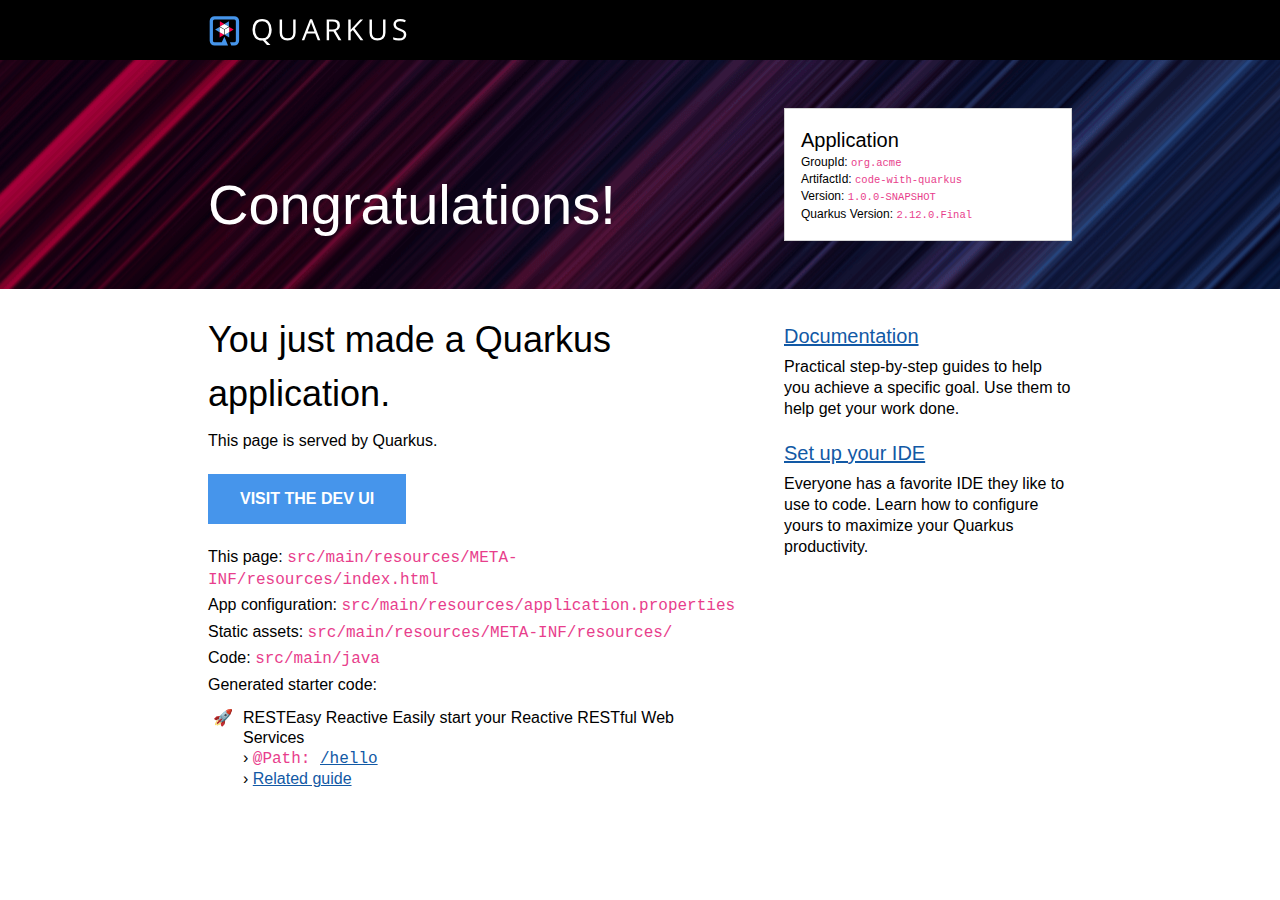
==== app/src/main/resources/META-INF/resources/index.html @ a12854d8 "Introducing Quarkus for creating the online backend." ====
<!DOCTYPE html>
<html lang="en">
    <head>
        <meta charset="UTF-8">
        <title>code-with-quarkus - 1.0.0-SNAPSHOT</title>
        <style>
            body {
                margin: 0;
                font-family: Roboto, "Helvetica Neue", Arial, sans-serif;
            }
            code {
                font-family: "Courier New", monospace;
                color: #e83e8c;
                word-break: break-word;
            }
            h1, h2, h3, h4, h5, h6 {
                margin-bottom: 0.5rem;
                font-weight: 400;
                line-height: 1.5;
            }
            h1 { font-size: 2.25rem; }
            h2 { font-size: 1.6rem }
            h3 { font-size: 1.5rem }
            h4 { font-size: 1.4rem }
            h5 { font-size: 1.25rem }
            h6 { font-size: 1rem }
            p {
                padding: .15rem 0;
                margin: 0;
                line-height: 1.3rem;
            }
            a {
                text-decoration: underline;
                color: #1259A5;
            }
            a:hover, a:active { color: #c00; }
            .grid {
                display: grid;
                grid-template-columns: repeat(12, 1fr);
                clear: both;
            }
            .header-wrapper {
                padding: 0 13rem;
                background: black;
            }
            .banner-wrapper {
                padding: 0 13rem;
                background: url([data-uri]) repeat-x, #0D1C2C;
            }
            .content-wrapper {
                padding: 0 13rem;
                background: white;
            }
            .header {
                background-position: 0 1rem;
                min-height: 60px;
                grid-column: span 12;
            }
            #quarkus-logo-svg {
                width: 200px;
                height: 30px;
                padding-top: 1rem;
            }
            .banner {
                grid-column: span 12;
                padding: 2rem 0;
            }
            .callout {
                color: white;
                font-size: 3.5rem;
                margin: 0;
                padding-top: 5rem;
                grid-column: span 8;
            }
            .app-details {
                margin: 1rem 0;
                border: 1px solid lightgrey;
                padding: 1rem;
                background: white;
                font-size: .75rem;
                font-weight: 300;
                grid-column: span 4;
            }
            .app-details code { font-size: 87.5%; }
            .app-details ul {
                list-style-type: none;
                padding: 0;
                margin: 0;
            }
            .app-details ul li { margin-bottom: 0.2rem; }
            .app-details h5 {
                margin: 0;
                padding: 0;
            }
            .left-column {
                grid-column: span 8;
                padding-right: 3rem;
            }
            .left-column p {
                padding: .15rem 0;
                margin: 0;
                font-weight: 300;
            }
            .left-column ul {
                margin: 0;
                padding: 10px 0 0 25px;
                list-style-type: "\1F680";
                font-weight: 300;
            }
            .left-column li { padding-left: 10px; }
            .left-column .cta-button {
                margin: 20px 0;
                display: inline-block;
                padding: 1rem 2rem;
                background-color: #4695EB;
                font-weight: 600;
                color: white;
                text-decoration: none;
                text-transform: uppercase;
            }
            .right-column {
                grid-column: span 4;
                margin-top: 1rem;
                font-weight: 200;
            }
            .right-column h5 {
                padding: 1rem 0 .25rem 0;
                margin: 0;
                font-weight: 300;
            }
            .right-column h3 { font-weight: 400;}
            .right-column ul {
                margin: 0;
                list-style-type: circle;
            }
            .right-column li {
                padding: .5rem 0 0 0;
            }
            .provided-code {
                line-height: 20px;
            }
            .provided-code b {
                font-weight: 400;
                margin-bottom: 15px;
            }
            @media screen and (max-width: 1023px) {
                .header-wrapper {
                    padding: 0 1rem;
                    background: black;
                }
                .banner-wrapper { padding: 0 1rem; }
                .content-wrapper {
                    padding: 0 1rem;
                    background: white;
                }
                .left-column {
                    grid-column: span 12;
                }
                .right-column {
                    grid-column: span 12;
                    margin: 3rem 0;
                }
                .callout {
                    color: white;
                    font-size: 3.5rem;
                    margin: 0;
                    padding: 1rem 0;
                    grid-column: span 12;
                }
                .app-details {
                    margin: 1rem 0;
                    border: 1px solid lightgrey;
                    padding: 1rem;
                    background: white;
                    font-size: 1rem;
                    font-weight: 300;
                    grid-column: span 12;
                }
            }
        </style>
    </head>
    <body>
        <div class="header-wrapper">
            <div class="grid">
                <div class="header">
                    <svg id="quarkus-logo-svg" data-name="Quarkus Logo" xmlns="http://www.w3.org/2000/svg" viewBox="0 0 1280 195">
                        <defs>
                            <style>.cls-1 {
                                fill: #fff;
                            }

                            .cls-2 {
                                fill: #4695eb;
                            }

                            .cls-3 {
                                fill: #ff004a;
                            }</style>
                        </defs>
                        <title>quarkus_logo_horizontal_rgb_1280px_reverse</title>
                        <path class="cls-1"
                              d="M404,89.39q0,25.9-10.49,43.07a52.31,52.31,0,0,1-29.61,23.24l32.3,33.39H373.29l-26.45-30.44-5.11.19q-30,0-46.27-18.22T279.17,89.2q0-32.93,16.34-51.05T341.92,20q29.24,0,45.66,18.45T404,89.39Zm-108.14,0q0,27.39,11.74,41.55t34.11,14.15q22.56,0,34.07-14.11t11.51-41.59q0-27.21-11.47-41.27T341.92,34.05q-22.56,0-34.3,14.16T295.88,89.39Z"/>
                        <path class="cls-1"
                              d="M559.56,22.15V109.4q0,23.05-14,36.25T507,158.84q-24.51,0-37.92-13.29T455.7,109V22.15h15.78v88q0,16.88,9.28,25.91t27.29,9q17.16,0,26.45-9.08T543.78,110V22.15Z"/>
                        <path class="cls-1"
                              d="M703.6,157,686.7,114.1H632.31L615.6,157h-16L653.29,21.6h13.27L719.93,157Zm-21.82-57L666,58.21q-3.07-7.92-6.32-19.46a172.55,172.55,0,0,1-5.85,19.46l-16,41.78Z"/>
                        <path class="cls-1"
                              d="M777.19,100.92V157H761.4V22.15h37.23q25,0,36.89,9.5t11.93,28.59q0,26.74-27.29,36.16L857,157H838.35l-32.86-56.07Zm0-13.47h21.62q16.71,0,24.51-6.6t7.79-19.78q0-13.37-7.93-19.27T797.7,35.89H777.19Z"/>
                        <path class="cls-1"
                              d="M999.75,157H981.18L931.71,91.6l-14.2,12.54V157H901.73V22.15h15.78V89l61.54-66.87h18.66L943.13,80.72Z"/>
                        <path class="cls-1"
                              d="M1143.69,22.15V109.4q0,23.05-14,36.25t-38.52,13.19q-24.5,0-37.92-13.29T1039.82,109V22.15h15.78v88q0,16.88,9.28,25.91t27.29,9q17.17,0,26.46-9.08t9.28-26.06V22.15Z"/>
                        <path class="cls-1"
                              d="M1279,121.11q0,17.8-13,27.76t-35.28,10q-24.13,0-37.13-6.18V137.53a97.82,97.82,0,0,0,18.2,5.53,95.67,95.67,0,0,0,19.49,2q15.78,0,23.76-6t8-16.55q0-7-2.83-11.48t-9.46-8.26q-6.65-3.78-20.19-8.58-18.94-6.72-27.06-16t-8.12-24.07q0-15.58,11.79-24.81t31.18-9.22a92.55,92.55,0,0,1,37.22,7.37l-4.91,13.65q-16.82-7-32.68-7-12.53,0-19.58,5.35t-7.06,14.85q0,7,2.6,11.48t8.77,8.21q6.18,3.73,18.89,8.26,21.36,7.56,29.38,16.23T1279,121.11Z"/>
                        <polygon class="cls-2" points="126.05 34.6 96.61 51.59 126.05 68.59 126.05 34.6"/>
                        <polygon class="cls-3" points="67.17 34.6 67.17 68.59 96.61 51.59 67.17 34.6"/>
                        <polygon class="cls-1" points="126.05 68.59 96.61 51.59 67.17 68.59 96.61 85.59 126.05 68.59"/>
                        <polygon class="cls-2" points="36.13 88.36 65.57 105.36 65.57 71.37 36.13 88.36"/>
                        <polygon class="cls-3" points="65.57 139.35 95.01 122.36 65.57 105.36 65.57 139.35"/>
                        <polygon class="cls-1" points="65.57 71.37 65.57 105.36 95.01 122.36 95.01 88.36 65.57 71.37"/>
                        <polygon class="cls-2" points="127.65 139.35 127.65 105.36 98.21 122.36 127.65 139.35"/>
                        <polygon class="cls-3" points="157.09 88.36 127.65 71.37 127.65 105.36 157.09 88.36"/>
                        <polygon class="cls-1" points="98.21 122.36 127.65 105.36 127.65 71.37 98.21 88.36 98.21 122.36"/>
                        <path class="cls-2"
                              d="M160.5,1H32.72A31.81,31.81,0,0,0,1,32.72V160.5a31.81,31.81,0,0,0,31.72,31.72h87.51L96.61,134.85,79.48,171.07H32.72A10.71,10.71,0,0,1,22.15,160.5V32.72A10.71,10.71,0,0,1,32.72,22.15H160.5a10.71,10.71,0,0,1,10.57,10.57V160.5a10.71,10.71,0,0,1-10.57,10.57H132.77l8.71,21.15h19a31.81,31.81,0,0,0,31.72-31.72V32.72A31.81,31.81,0,0,0,160.5,1Z"/>
                    </svg>
                </div>
            </div>
        </div>
        <div class="banner-wrapper">
            <div class="grid">
                <div class="banner">
                    <div class="grid">
                        <div class="callout">Congratulations!</div>
                        <div class="app-details">
                            <h5>Application</h5>
                            <ul>
                                <li>GroupId: <code>org.acme</code></li>
                                <li>ArtifactId: <code>code-with-quarkus</code></li>
                                <li>Version: <code>1.0.0-SNAPSHOT</code></li>
                                <li>Quarkus Version: <code>2.12.0.Final</code></li>
                            </ul>
                        </div>
                    </div>
                </div>
            </div>
        </div>
        <div class="content-wrapper">
            <div class="grid">
                <div class="left-column">
                    <h1>You just made a Quarkus application.</h1>
                    <p>This page is served by Quarkus.</p>
                    <a href="/q/dev/" class="cta-button">Visit the Dev UI</a>
                    <p>This page: <code>src/main/resources/META-INF/resources/index.html</code></p>
                    <p>App configuration: <code>src/main/resources/application.properties</code></p>
                    <p>Static assets: <code>src/main/resources/META-INF/resources/</code></p>
                    <p>Code: <code>src/main/java</code></p>
                    <p>Generated starter code:</p>
                    <ul class="provided-code">
                                <li class="provided-code">
            <b>RESTEasy Reactive</b>&nbsp;Easily start your Reactive RESTful Web Services
            <br />&rsaquo; <code>@Path: <a href="/hello" class="path-link" target="_blank">/hello</a></code>
            <br />&rsaquo; <a href="https://quarkus.io/guides/getting-started-reactive#reactive-jax-rs-resources" class="guide-link" target="_blank">Related guide</a>
        </li>

                    </ul>
                </div>
                <div class="right-column">
                    <h5><a href="https://quarkus.io/guides/">Documentation</a></h5>
                    <p>Practical step-by-step guides to help you achieve a specific goal. Use them to help get your work
                        done.</p>
                    <h5><a href="https://quarkus.io/guides/maven-tooling">Set up your IDE</a></h5>
                    <p>Everyone has a favorite IDE they like to use to code. Learn how to configure yours to maximize your
                        Quarkus productivity.</p>
                </div>
            </div>
        </div>
    </body>
</html>
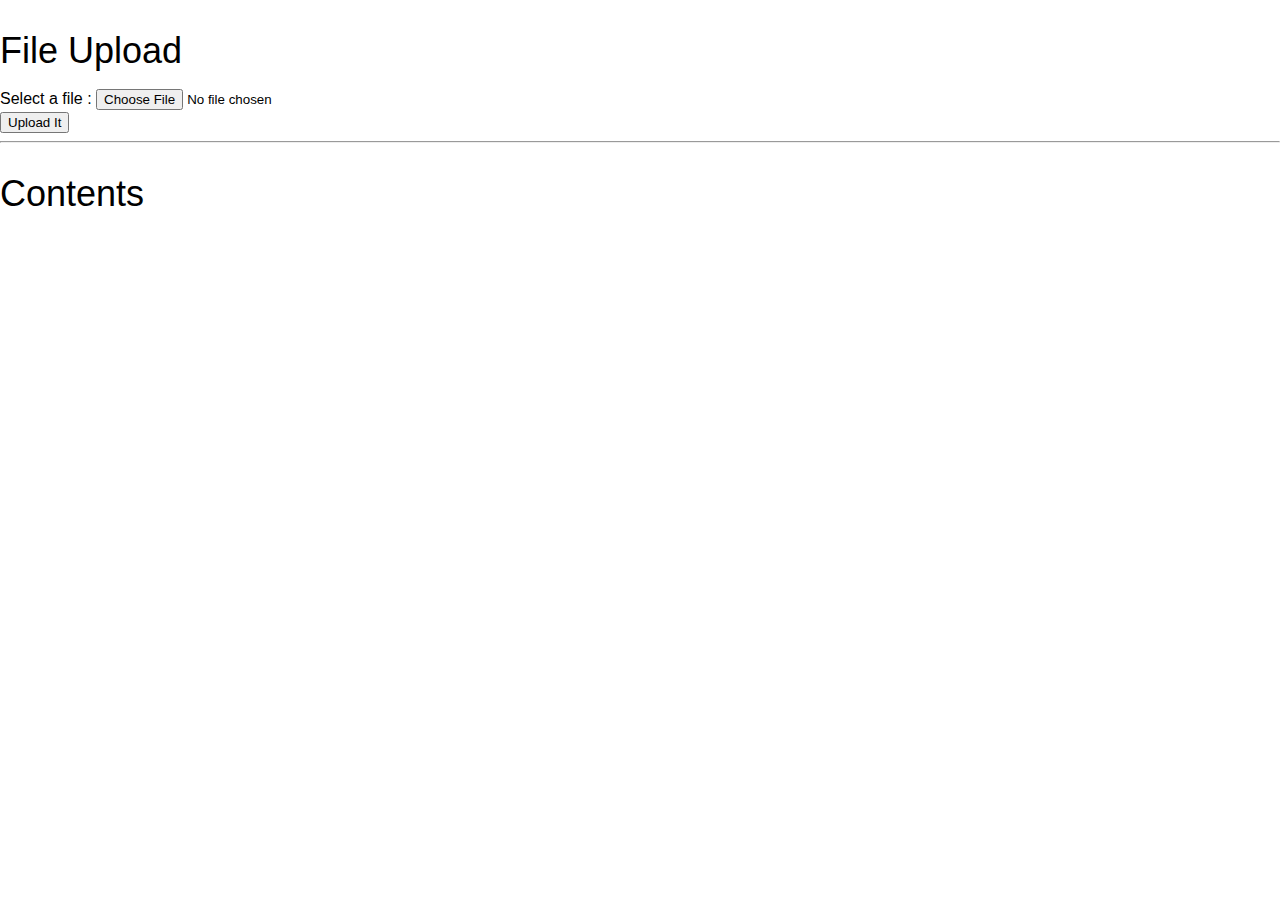
==== commit 7220b122: "First working quarkus file upload." ====
--- a/app/src/main/resources/META-INF/resources/index.html
+++ b/app/src/main/resources/META-INF/resources/index.html
@@ -180,100 +180,17 @@
         </style>
     </head>
     <body>
-        <div class="header-wrapper">
-            <div class="grid">
-                <div class="header">
-                    <svg id="quarkus-logo-svg" data-name="Quarkus Logo" xmlns="http://www.w3.org/2000/svg" viewBox="0 0 1280 195">
-                        <defs>
-                            <style>.cls-1 {
-                                fill: #fff;
-                            }
+        <h1>File Upload</h1>
 
-                            .cls-2 {
-                                fill: #4695eb;
-                            }
+        <form action="/handler/upload" method="post" enctype="multipart/form-data">
 
-                            .cls-3 {
-                                fill: #ff004a;
-                            }</style>
-                        </defs>
-                        <title>quarkus_logo_horizontal_rgb_1280px_reverse</title>
-                        <path class="cls-1"
-                              d="M404,89.39q0,25.9-10.49,43.07a52.31,52.31,0,0,1-29.61,23.24l32.3,33.39H373.29l-26.45-30.44-5.11.19q-30,0-46.27-18.22T279.17,89.2q0-32.93,16.34-51.05T341.92,20q29.24,0,45.66,18.45T404,89.39Zm-108.14,0q0,27.39,11.74,41.55t34.11,14.15q22.56,0,34.07-14.11t11.51-41.59q0-27.21-11.47-41.27T341.92,34.05q-22.56,0-34.3,14.16T295.88,89.39Z"/>
-                        <path class="cls-1"
-                              d="M559.56,22.15V109.4q0,23.05-14,36.25T507,158.84q-24.51,0-37.92-13.29T455.7,109V22.15h15.78v88q0,16.88,9.28,25.91t27.29,9q17.16,0,26.45-9.08T543.78,110V22.15Z"/>
-                        <path class="cls-1"
-                              d="M703.6,157,686.7,114.1H632.31L615.6,157h-16L653.29,21.6h13.27L719.93,157Zm-21.82-57L666,58.21q-3.07-7.92-6.32-19.46a172.55,172.55,0,0,1-5.85,19.46l-16,41.78Z"/>
-                        <path class="cls-1"
-                              d="M777.19,100.92V157H761.4V22.15h37.23q25,0,36.89,9.5t11.93,28.59q0,26.74-27.29,36.16L857,157H838.35l-32.86-56.07Zm0-13.47h21.62q16.71,0,24.51-6.6t7.79-19.78q0-13.37-7.93-19.27T797.7,35.89H777.19Z"/>
-                        <path class="cls-1"
-                              d="M999.75,157H981.18L931.71,91.6l-14.2,12.54V157H901.73V22.15h15.78V89l61.54-66.87h18.66L943.13,80.72Z"/>
-                        <path class="cls-1"
-                              d="M1143.69,22.15V109.4q0,23.05-14,36.25t-38.52,13.19q-24.5,0-37.92-13.29T1039.82,109V22.15h15.78v88q0,16.88,9.28,25.91t27.29,9q17.17,0,26.46-9.08t9.28-26.06V22.15Z"/>
-                        <path class="cls-1"
-                              d="M1279,121.11q0,17.8-13,27.76t-35.28,10q-24.13,0-37.13-6.18V137.53a97.82,97.82,0,0,0,18.2,5.53,95.67,95.67,0,0,0,19.49,2q15.78,0,23.76-6t8-16.55q0-7-2.83-11.48t-9.46-8.26q-6.65-3.78-20.19-8.58-18.94-6.72-27.06-16t-8.12-24.07q0-15.58,11.79-24.81t31.18-9.22a92.55,92.55,0,0,1,37.22,7.37l-4.91,13.65q-16.82-7-32.68-7-12.53,0-19.58,5.35t-7.06,14.85q0,7,2.6,11.48t8.77,8.21q6.18,3.73,18.89,8.26,21.36,7.56,29.38,16.23T1279,121.11Z"/>
-                        <polygon class="cls-2" points="126.05 34.6 96.61 51.59 126.05 68.59 126.05 34.6"/>
-                        <polygon class="cls-3" points="67.17 34.6 67.17 68.59 96.61 51.59 67.17 34.6"/>
-                        <polygon class="cls-1" points="126.05 68.59 96.61 51.59 67.17 68.59 96.61 85.59 126.05 68.59"/>
-                        <polygon class="cls-2" points="36.13 88.36 65.57 105.36 65.57 71.37 36.13 88.36"/>
-                        <polygon class="cls-3" points="65.57 139.35 95.01 122.36 65.57 105.36 65.57 139.35"/>
-                        <polygon class="cls-1" points="65.57 71.37 65.57 105.36 95.01 122.36 95.01 88.36 65.57 71.37"/>
-                        <polygon class="cls-2" points="127.65 139.35 127.65 105.36 98.21 122.36 127.65 139.35"/>
-                        <polygon class="cls-3" points="157.09 88.36 127.65 71.37 127.65 105.36 157.09 88.36"/>
-                        <polygon class="cls-1" points="98.21 122.36 127.65 105.36 127.65 71.37 98.21 88.36 98.21 122.36"/>
-                        <path class="cls-2"
-                              d="M160.5,1H32.72A31.81,31.81,0,0,0,1,32.72V160.5a31.81,31.81,0,0,0,31.72,31.72h87.51L96.61,134.85,79.48,171.07H32.72A10.71,10.71,0,0,1,22.15,160.5V32.72A10.71,10.71,0,0,1,32.72,22.15H160.5a10.71,10.71,0,0,1,10.57,10.57V160.5a10.71,10.71,0,0,1-10.57,10.57H132.77l8.71,21.15h19a31.81,31.81,0,0,0,31.72-31.72V32.72A31.81,31.81,0,0,0,160.5,1Z"/>
-                    </svg>
-                </div>
-            </div>
-        </div>
-        <div class="banner-wrapper">
-            <div class="grid">
-                <div class="banner">
-                    <div class="grid">
-                        <div class="callout">Congratulations!</div>
-                        <div class="app-details">
-                            <h5>Application</h5>
-                            <ul>
-                                <li>GroupId: <code>org.acme</code></li>
-                                <li>ArtifactId: <code>code-with-quarkus</code></li>
-                                <li>Version: <code>1.0.0-SNAPSHOT</code></li>
-                                <li>Quarkus Version: <code>2.12.0.Final</code></li>
-                            </ul>
-                        </div>
-                    </div>
-                </div>
-            </div>
-        </div>
-        <div class="content-wrapper">
-            <div class="grid">
-                <div class="left-column">
-                    <h1>You just made a Quarkus application.</h1>
-                    <p>This page is served by Quarkus.</p>
-                    <a href="/q/dev/" class="cta-button">Visit the Dev UI</a>
-                    <p>This page: <code>src/main/resources/META-INF/resources/index.html</code></p>
-                    <p>App configuration: <code>src/main/resources/application.properties</code></p>
-                    <p>Static assets: <code>src/main/resources/META-INF/resources/</code></p>
-                    <p>Code: <code>src/main/java</code></p>
-                    <p>Generated starter code:</p>
-                    <ul class="provided-code">
-                                <li class="provided-code">
-            <b>RESTEasy Reactive</b>&nbsp;Easily start your Reactive RESTful Web Services
-            <br />&rsaquo; <code>@Path: <a href="/hello" class="path-link" target="_blank">/hello</a></code>
-            <br />&rsaquo; <a href="https://quarkus.io/guides/getting-started-reactive#reactive-jax-rs-resources" class="guide-link" target="_blank">Related guide</a>
-        </li>
+            <p>
+                Select a file : <input type="file" name="uploadedFile" size="50" />
+            </p>
 
-                    </ul>
-                </div>
-                <div class="right-column">
-                    <h5><a href="https://quarkus.io/guides/">Documentation</a></h5>
-                    <p>Practical step-by-step guides to help you achieve a specific goal. Use them to help get your work
-                        done.</p>
-                    <h5><a href="https://quarkus.io/guides/maven-tooling">Set up your IDE</a></h5>
-                    <p>Everyone has a favorite IDE they like to use to code. Learn how to configure yours to maximize your
-                        Quarkus productivity.</p>
-                </div>
-            </div>
-        </div>
+            <input type="submit" value="Upload It" />
+        </form>
+        <hr></hr>
+        <h1>Contents</h1>
     </body>
 </html>
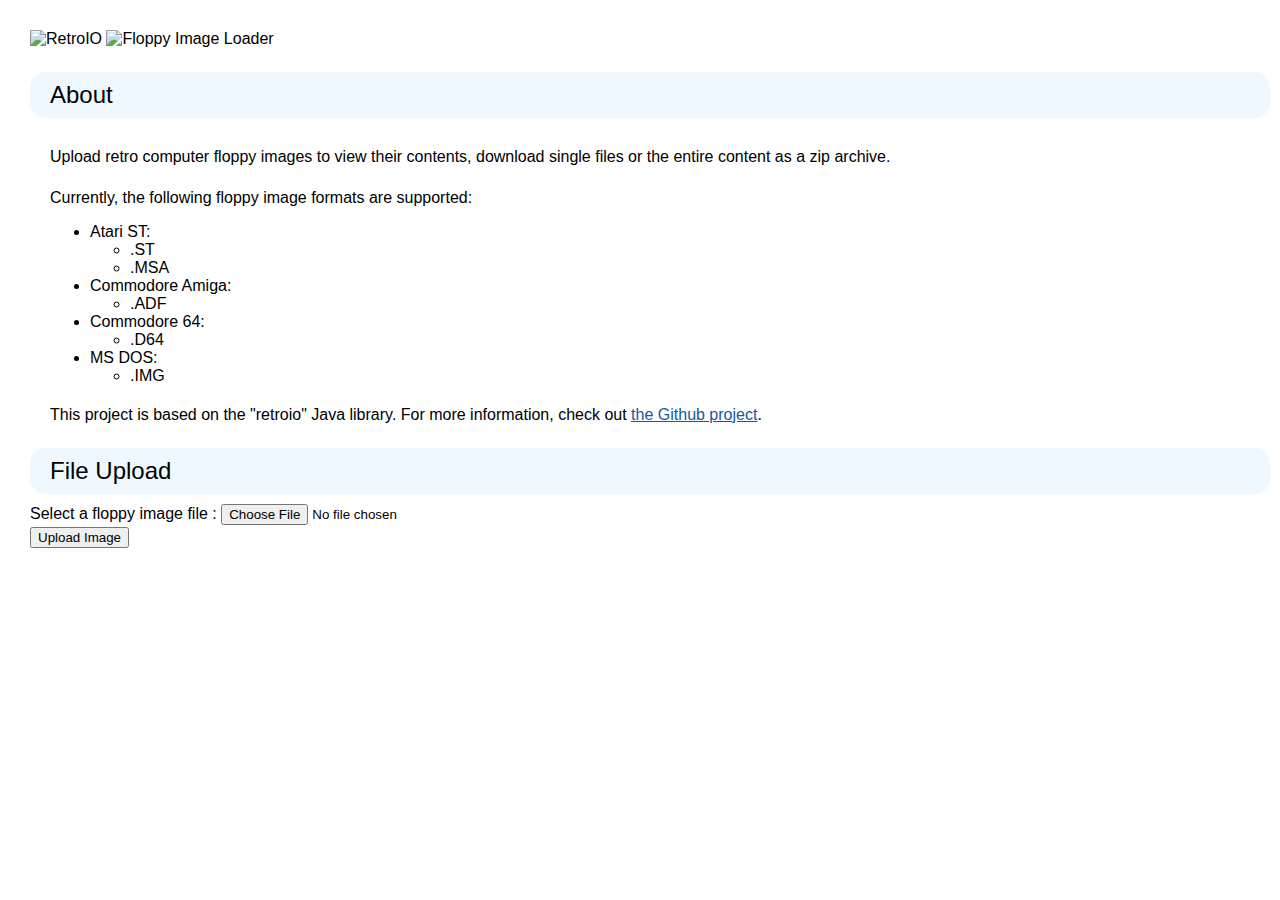
==== commit 2655d6c7: "Working on nicer UI." ====
--- a/app/src/main/resources/META-INF/resources/index.html
+++ b/app/src/main/resources/META-INF/resources/index.html
@@ -1,196 +1,58 @@
 <!DOCTYPE html>
 <html lang="en">
-    <head>
-        <meta charset="UTF-8">
-        <title>code-with-quarkus - 1.0.0-SNAPSHOT</title>
-        <style>
-            body {
-                margin: 0;
-                font-family: Roboto, "Helvetica Neue", Arial, sans-serif;
-            }
-            code {
-                font-family: "Courier New", monospace;
-                color: #e83e8c;
-                word-break: break-word;
-            }
-            h1, h2, h3, h4, h5, h6 {
-                margin-bottom: 0.5rem;
-                font-weight: 400;
-                line-height: 1.5;
-            }
-            h1 { font-size: 2.25rem; }
-            h2 { font-size: 1.6rem }
-            h3 { font-size: 1.5rem }
-            h4 { font-size: 1.4rem }
-            h5 { font-size: 1.25rem }
-            h6 { font-size: 1rem }
-            p {
-                padding: .15rem 0;
-                margin: 0;
-                line-height: 1.3rem;
-            }
-            a {
-                text-decoration: underline;
-                color: #1259A5;
-            }
-            a:hover, a:active { color: #c00; }
-            .grid {
-                display: grid;
-                grid-template-columns: repeat(12, 1fr);
-                clear: both;
-            }
-            .header-wrapper {
-                padding: 0 13rem;
-                background: black;
-            }
-            .banner-wrapper {
-                padding: 0 13rem;
-                background: url([data-uri]) repeat-x, #0D1C2C;
-            }
-            .content-wrapper {
-                padding: 0 13rem;
-                background: white;
-            }
-            .header {
-                background-position: 0 1rem;
-                min-height: 60px;
-                grid-column: span 12;
-            }
-            #quarkus-logo-svg {
-                width: 200px;
-                height: 30px;
-                padding-top: 1rem;
-            }
-            .banner {
-                grid-column: span 12;
-                padding: 2rem 0;
-            }
-            .callout {
-                color: white;
-                font-size: 3.5rem;
-                margin: 0;
-                padding-top: 5rem;
-                grid-column: span 8;
-            }
-            .app-details {
-                margin: 1rem 0;
-                border: 1px solid lightgrey;
-                padding: 1rem;
-                background: white;
-                font-size: .75rem;
-                font-weight: 300;
-                grid-column: span 4;
-            }
-            .app-details code { font-size: 87.5%; }
-            .app-details ul {
-                list-style-type: none;
-                padding: 0;
-                margin: 0;
-            }
-            .app-details ul li { margin-bottom: 0.2rem; }
-            .app-details h5 {
-                margin: 0;
-                padding: 0;
-            }
-            .left-column {
-                grid-column: span 8;
-                padding-right: 3rem;
-            }
-            .left-column p {
-                padding: .15rem 0;
-                margin: 0;
-                font-weight: 300;
-            }
-            .left-column ul {
-                margin: 0;
-                padding: 10px 0 0 25px;
-                list-style-type: "\1F680";
-                font-weight: 300;
-            }
-            .left-column li { padding-left: 10px; }
-            .left-column .cta-button {
-                margin: 20px 0;
-                display: inline-block;
-                padding: 1rem 2rem;
-                background-color: #4695EB;
-                font-weight: 600;
-                color: white;
-                text-decoration: none;
-                text-transform: uppercase;
-            }
-            .right-column {
-                grid-column: span 4;
-                margin-top: 1rem;
-                font-weight: 200;
-            }
-            .right-column h5 {
-                padding: 1rem 0 .25rem 0;
-                margin: 0;
-                font-weight: 300;
-            }
-            .right-column h3 { font-weight: 400;}
-            .right-column ul {
-                margin: 0;
-                list-style-type: circle;
-            }
-            .right-column li {
-                padding: .5rem 0 0 0;
-            }
-            .provided-code {
-                line-height: 20px;
-            }
-            .provided-code b {
-                font-weight: 400;
-                margin-bottom: 15px;
-            }
-            @media screen and (max-width: 1023px) {
-                .header-wrapper {
-                    padding: 0 1rem;
-                    background: black;
-                }
-                .banner-wrapper { padding: 0 1rem; }
-                .content-wrapper {
-                    padding: 0 1rem;
-                    background: white;
-                }
-                .left-column {
-                    grid-column: span 12;
-                }
-                .right-column {
-                    grid-column: span 12;
-                    margin: 3rem 0;
-                }
-                .callout {
-                    color: white;
-                    font-size: 3.5rem;
-                    margin: 0;
-                    padding: 1rem 0;
-                    grid-column: span 12;
-                }
-                .app-details {
-                    margin: 1rem 0;
-                    border: 1px solid lightgrey;
-                    padding: 1rem;
-                    background: white;
-                    font-size: 1rem;
-                    font-weight: 300;
-                    grid-column: span 12;
-                }
-            }
-        </style>
-    </head>
-    <body>
-        <h1>File Upload</h1>
+<head>
+    <meta charset="UTF-8">
+    <title>RetroIO Floppy Image Loader</title>
+    <link rel="stylesheet" href="retroio.css">
+</head>
+<body>
+<div style="margin: 30px;">
 
-        <form action="/handler/upload" method="post" enctype="multipart/form-data">
+    <img src="/images/retroio-logo-main.png" alt="RetroIO" />
+    <img src="/images/floppy-image-loader-logo.png" alt="Floppy Image Loader" />
 
-            <p>
-                Select a file : <input type="file" name="uploadedFile" size="50" />
-            </p>
 
-            <input type="submit" value="Upload It" />
-        </form>
-        <hr></hr>
-        <h1>Contents</h1>
-    </body>
+    <h3>About</h3>
+
+    <div style="margin-left: 20px; margin-top: 30px;">
+        Upload retro computer floppy images to view their contents,
+        download single files or the entire content as a zip archive.
+        <p></p><br>
+        Currently, the following floppy image formats are supported:
+        <ul>
+            <li>Atari ST:</li>
+            <ul>
+                <li>.ST</li>
+                <li>.MSA</li>
+            </ul>
+            <li>Commodore Amiga:</li>
+            <ul>
+                <li>.ADF</li>
+            </ul>
+            <li>Commodore 64:</li>
+            <ul>
+                <li>.D64</li>
+            </ul>
+            <li>MS DOS:</li>
+            <ul>
+                <li>.IMG</li>
+            </ul>
+        </ul>
+        <p></p>
+        This project is based on the "retroio" Java library. For more information, check out <a target="_blank" href="https://github.com/marcelschoen/retro-io">the Github project</a>.
+
+    </div>
+
+    <h3>File Upload</h3>
+
+    <form action="/handler/upload" enctype="multipart/form-data" method="post">
+
+        <p>
+            Select a floppy image file : <input name="uploadedFile" size="50" type="file"/>
+        </p>
+
+        <input type="submit" value="Upload Image" />
+    </form>
+</div>
+</body>
 </html>
--- a/app/src/main/resources/META-INF/resources/retroio.css
+++ b/app/src/main/resources/META-INF/resources/retroio.css
@@ -0,0 +1,246 @@
+body {
+    margin: 0;
+    font-family: "Segoe UI",Arial,sans-serif;
+}
+
+code {
+    font-family: "Courier New", monospace;
+    color: #e83e8c;
+    word-break: break-word;
+}
+
+h1, h2, h3, h4, h5, h6 {
+    margin-bottom: 0.5rem;
+    font-weight: 400;
+    line-height: 1.5;
+}
+
+h1 {
+    font-size: 2.25rem;
+}
+
+h2 {
+    font-size: 1.6rem
+}
+
+h3 {
+    font-size: 1.5rem;
+    width: 100%;
+    background-color: aliceblue;
+    padding-left: 20px;
+    padding-top: 5px;
+    padding-bottom: 5px;
+    border-radius: 15px;
+}
+
+h4 {
+    font-size: 1.4rem
+}
+
+h5 {
+    font-size: 1.25rem
+}
+
+h6 {
+    font-size: 1rem
+}
+
+p {
+    padding: .15rem 0;
+    margin: 0;
+    line-height: 1.3rem;
+}
+
+a {
+    text-decoration: underline;
+    color: #1259A5;
+}
+
+a:hover, a:active {
+    color: #c00;
+}
+
+.grid {
+    display: grid;
+    grid-template-columns: repeat(12, 1fr);
+    clear: both;
+}
+
+.header-wrapper {
+    padding: 0 13rem;
+    background: black;
+}
+
+.banner-wrapper {
+    padding: 0 13rem;
+    background: url([data-uri]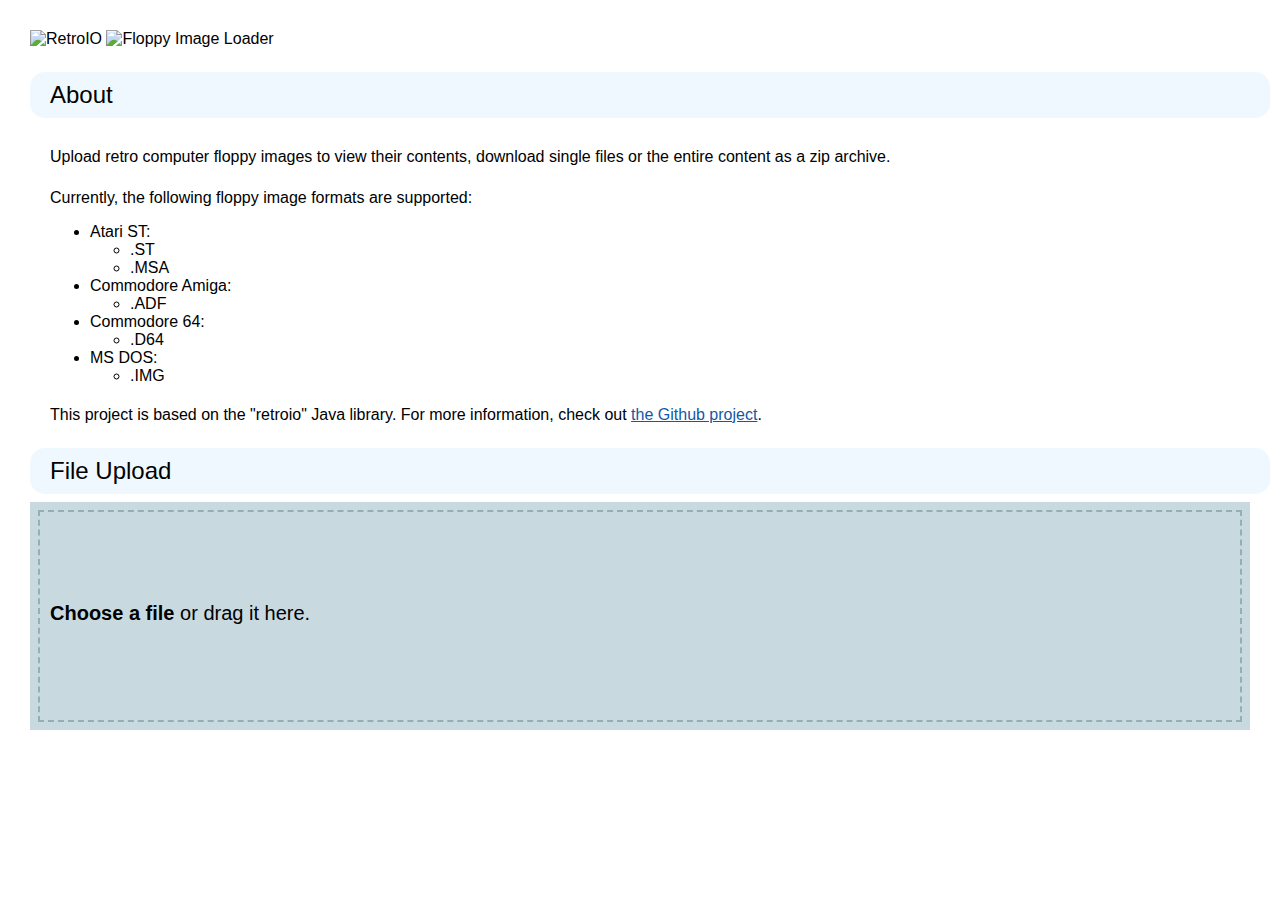
==== commit 8ad5baee: "Implementing drag-and-drop file upload." ====
--- a/app/src/main/resources/META-INF/resources/index.html
+++ b/app/src/main/resources/META-INF/resources/index.html
@@ -1,9 +1,13 @@
 <!DOCTYPE html>
-<html lang="en">
+<html lang="en" class="no-js">
 <head>
     <meta charset="UTF-8">
     <title>RetroIO Floppy Image Loader</title>
     <link rel="stylesheet" href="retroio.css">
+
+    <!-- remove this if you use Modernizr -->
+    <script>(function(e,t,n){var r=e.querySelectorAll("html")[0];r.className=r.className.replace(/(^|\s)no-js(\s|$)/,"$1js$2")})(document,window,0);</script>
+
 </head>
 <body>
 <div style="margin: 30px;">
@@ -44,7 +48,7 @@
     </div>
 
     <h3>File Upload</h3>
-
+<!--
     <form action="/handler/upload" enctype="multipart/form-data" method="post">
 
         <p>
@@ -53,6 +57,201 @@
 
         <input type="submit" value="Upload Image" />
     </form>
-</div>
+-->
+
+    <form method="post" action="/handler/upload" enctype="multipart/form-data" novalidate class="box">
+
+
+        <div class="box__input">
+            <input type="file" name="files[]" id="file" class="box__file" data-multiple-caption="{count} files selected" />
+            <label for="file"><strong>Choose a file</strong><span class="box__dragndrop"> or drag it here</span>.</label>
+            <button type="submit" class="box__button">Upload</button>
+        </div>
+
+
+        <div class="box__uploading">Uploading&hellip;</div>
+        <div class="box__success">Done! <a href="https://css-tricks.com/examples/DragAndDropFileUploading//?" class="box__restart" role="button">Upload more?</a></div>
+        <div class="box__error">Error! <span></span>. <a href="https://css-tricks.com/examples/DragAndDropFileUploading//?" class="box__restart" role="button">Try again!</a></div>
+    </form></div>
+
+
+
+<!--
+
+	JQUERY DEPENDENCY
+
+-->
+<script src="jquery-3.6.1.min.js"></script>
+<script>
+
+	'use strict';
+
+	;( function( $, window, document, undefined )
+	{
+		// feature detection for drag&drop upload
+
+		var isAdvancedUpload = function()
+			{
+				var div = document.createElement( 'div' );
+				return ( ( 'draggable' in div ) || ( 'ondragstart' in div && 'ondrop' in div ) ) && 'FormData' in window && 'FileReader' in window;
+			}();
+
+
+		// applying the effect for every form
+
+		$( '.box' ).each( function()
+		{
+			var $form		 = $( this ),
+				$input		 = $form.find( 'input[type="file"]' ),
+				$label		 = $form.find( 'label' ),
+				$errorMsg	 = $form.find( '.box__error span' ),
+				$restart	 = $form.find( '.box__restart' ),
+				droppedFiles = false,
+				showFiles	 = function( files )
+				{
+					$label.text( files.length > 1 ? ( $input.attr( 'data-multiple-caption' ) || '' ).replace( '{count}', files.length ) : files[ 0 ].name );
+				};
+
+			// letting the server side to know we are going to make an Ajax request
+			$form.append( '<input type="hidden" name="ajax" value="1" />' );
+
+			// automatically submit the form on file select
+			$input.on( 'change', function( e )
+			{
+				showFiles( e.target.files );
+
+
+				$form.trigger( 'submit' );
+
+
+			});
+
+
+			// drag&drop files if the feature is available
+			if( isAdvancedUpload )
+			{
+				$form
+				.addClass( 'has-advanced-upload' ) // letting the CSS part to know drag&drop is supported by the browser
+				.on( 'drag dragstart dragend dragover dragenter dragleave drop', function( e )
+				{
+					// preventing the unwanted behaviours
+					e.preventDefault();
+					e.stopPropagation();
+				})
+				.on( 'dragover dragenter', function() //
+				{
+					$form.addClass( 'is-dragover' );
+				})
+				.on( 'dragleave dragend drop', function()
+				{
+					$form.removeClass( 'is-dragover' );
+				})
+				.on( 'drop', function( e )
+				{
+					droppedFiles = e.originalEvent.dataTransfer.files; // the files that were dropped
+					showFiles( droppedFiles );
+
+
+					$form.trigger( 'submit' ); // automatically submit the form on file drop
+
+
+				});
+			}
+
+
+			// if the form was submitted
+
+			$form.on( 'submit', function( e )
+			{
+				// preventing the duplicate submissions if the current one is in progress
+				if( $form.hasClass( 'is-uploading' ) ) return false;
+
+				$form.addClass( 'is-uploading' ).removeClass( 'is-error' );
+
+				if( isAdvancedUpload ) // ajax file upload for modern browsers
+				{
+					e.preventDefault();
+
+					// gathering the form data
+					var ajaxData = new FormData( $form.get( 0 ) );
+					if( droppedFiles )
+					{
+						$.each( droppedFiles, function( i, file )
+						{
+							ajaxData.append( $input.attr( 'name' ), file );
+						});
+					}
+
+					// ajax request
+					$.ajax(
+					{
+						url: 			$form.attr( 'action' ),
+						type:			$form.attr( 'method' ),
+						data: 			ajaxData,
+						dataType:		'json',
+						cache:			false,
+						contentType:	false,
+						processData:	false,
+						complete: function()
+						{
+							$form.removeClass( 'is-uploading' );
+						},
+						success: function( data )
+						{
+                            window.location.href = data.url;
+						},
+						error: function()
+						{
+                            alert( 'Error. Please, contact the webmaster!' );
+                            /*
+                            if (data.redirect) {
+                                // data.redirect contains the string URL to redirect to
+                                alert( 'Redirect to:' + data.redirect );
+                                window.location.href = data.redirect;
+                            } else {
+                                alert( 'Error. Please, contact the webmaster!' );
+                            }
+                             */
+						}
+					});
+				}
+				else // fallback Ajax solution upload for older browsers
+				{
+					var iframeName	= 'uploadiframe' + new Date().getTime(),
+						$iframe		= $( '<iframe name="' + iframeName + '" style="display: none;"></iframe>' );
+
+					$( 'body' ).append( $iframe );
+					$form.attr( 'target', iframeName );
+
+					$iframe.one( 'load', function()
+					{
+						var data = $.parseJSON( $iframe.contents().find( 'body' ).text() );
+						$form.removeClass( 'is-uploading' ).addClass( data.success == true ? 'is-success' : 'is-error' ).removeAttr( 'target' );
+						if( !data.success ) $errorMsg.text( data.error );
+						$iframe.remove();
+					});
+				}
+			});
+
+
+			// restart the form if has a state of error/success
+
+			$restart.on( 'click', function( e )
+			{
+				e.preventDefault();
+				$form.removeClass( 'is-error is-success' );
+				$input.trigger( 'click' );
+			});
+
+			// Firefox focus bug fix for file input
+			$input
+			.on( 'focus', function(){ $input.addClass( 'has-focus' ); })
+			.on( 'blur', function(){ $input.removeClass( 'has-focus' ); });
+		});
+
+	})( jQuery, window, document );
+
+</script>
+
 </body>
 </html>
--- a/app/src/main/resources/META-INF/resources/retroio.css
+++ b/app/src/main/resources/META-INF/resources/retroio.css
@@ -1,3 +1,221 @@
+
+.container
+{
+    width: 100%;
+    max-width: 680px; /* 800 */
+    text-align: center;
+    margin: 0 auto;
+}
+
+.container h1
+{
+    font-size: 42px;
+    font-weight: 300;
+    color: #0f3c4b;
+    margin-bottom: 40px;
+}
+.container h1 a:hover,
+.container h1 a:focus
+{
+    color: #39bfd3;
+}
+
+.container nav
+{
+    margin-bottom: 40px;
+}
+.container nav a
+{
+    border-bottom: 2px solid #c8dadf;
+    display: inline-block;
+    padding: 4px 8px;
+    margin: 0 5px;
+}
+.container nav a.is-selected
+{
+    font-weight: 700;
+    color: #39bfd3;
+    border-bottom-color: currentColor;
+}
+.container nav a:not( .is-selected ):hover,
+.container nav a:not( .is-selected ):focus
+{
+    border-bottom-color: #0f3c4b;
+}
+
+.container footer
+{
+    color: #92b0b3;
+    margin-top: 40px;
+}
+.container footer p + p
+{
+    margin-top: 1em;
+}
+.container footer a:hover,
+.container footer a:focus
+{
+    color: #39bfd3;
+}
+
+.box
+{
+    font-size: 1.25rem; /* 20 */
+    background-color: #c8dadf;
+    position: relative;
+    padding: 100px 20px;
+}
+.box.has-advanced-upload
+{
+    outline: 2px dashed #92b0b3;
+    outline-offset: -10px;
+
+    -webkit-transition: outline-offset .15s ease-in-out, background-color .15s linear;
+    transition: outline-offset .15s ease-in-out, background-color .15s linear;
+}
+.box.is-dragover
+{
+    outline-offset: -20px;
+    outline-color: #c8dadf;
+    background-color: #fff;
+}
+.box__dragndrop,
+.box__icon
+{
+    display: none;
+}
+.box.has-advanced-upload .box__dragndrop
+{
+    display: inline;
+}
+.box.has-advanced-upload .box__icon
+{
+    width: 100%;
+    height: 80px;
+    fill: #92b0b3;
+    display: block;
+    margin-bottom: 40px;
+}
+
+.box.is-uploading .box__input,
+.box.is-success .box__input,
+.box.is-error .box__input
+{
+    visibility: hidden;
+}
+
+.box__uploading,
+.box__success,
+.box__error
+{
+    display: none;
+}
+.box.is-uploading .box__uploading,
+.box.is-success .box__success,
+.box.is-error .box__error
+{
+    display: block;
+    position: absolute;
+    top: 50%;
+    right: 0;
+    left: 0;
+
+    -webkit-transform: translateY( -50% );
+    transform: translateY( -50% );
+}
+.box__uploading
+{
+    font-style: italic;
+}
+.box__success
+{
+    -webkit-animation: appear-from-inside .25s ease-in-out;
+    animation: appear-from-inside .25s ease-in-out;
+}
+@-webkit-keyframes appear-from-inside
+{
+    from	{ -webkit-transform: translateY( -50% ) scale( 0 ); }
+    75%		{ -webkit-transform: translateY( -50% ) scale( 1.1 ); }
+    to		{ -webkit-transform: translateY( -50% ) scale( 1 ); }
+}
+@keyframes appear-from-inside
+{
+    from	{ transform: translateY( -50% ) scale( 0 ); }
+    75%		{ transform: translateY( -50% ) scale( 1.1 ); }
+    to		{ transform: translateY( -50% ) scale( 1 ); }
+}
+
+.box__restart
+{
+    font-weight: 700;
+}
+.box__restart:focus,
+.box__restart:hover
+{
+    color: #39bfd3;
+}
+
+.js .box__file
+{
+    width: 0.1px;
+    height: 0.1px;
+    opacity: 0;
+    overflow: hidden;
+    position: absolute;
+    z-index: -1;
+}
+.js .box__file + label
+{
+    max-width: 80%;
+    text-overflow: ellipsis;
+    white-space: nowrap;
+    cursor: pointer;
+    display: inline-block;
+    overflow: hidden;
+}
+.js .box__file + label:hover strong,
+.box__file:focus + label strong,
+.box__file.has-focus + label strong
+{
+    color: #39bfd3;
+}
+.js .box__file:focus + label,
+.js .box__file.has-focus + label
+{
+    outline: 1px dotted #000;
+    outline: -webkit-focus-ring-color auto 5px;
+}
+.js .box__file + label *
+{
+    /* pointer-events: none; */ /* in case of FastClick lib use */
+}
+
+.no-js .box__file + label
+{
+    display: none;
+}
+
+.no-js .box__button
+{
+    display: block;
+}
+.box__button
+{
+    font-weight: 700;
+    color: #e5edf1;
+    background-color: #39bfd3;
+    display: none;
+    padding: 8px 16px;
+    margin: 40px auto 0;
+}
+.box__button:hover,
+.box__button:focus
+{
+    background-color: #0f3c4b;
+}
+
+/* ----------------------------------------------------------------- */
+
 body {
     margin: 0;
     font-family: "Segoe UI",Arial,sans-serif;
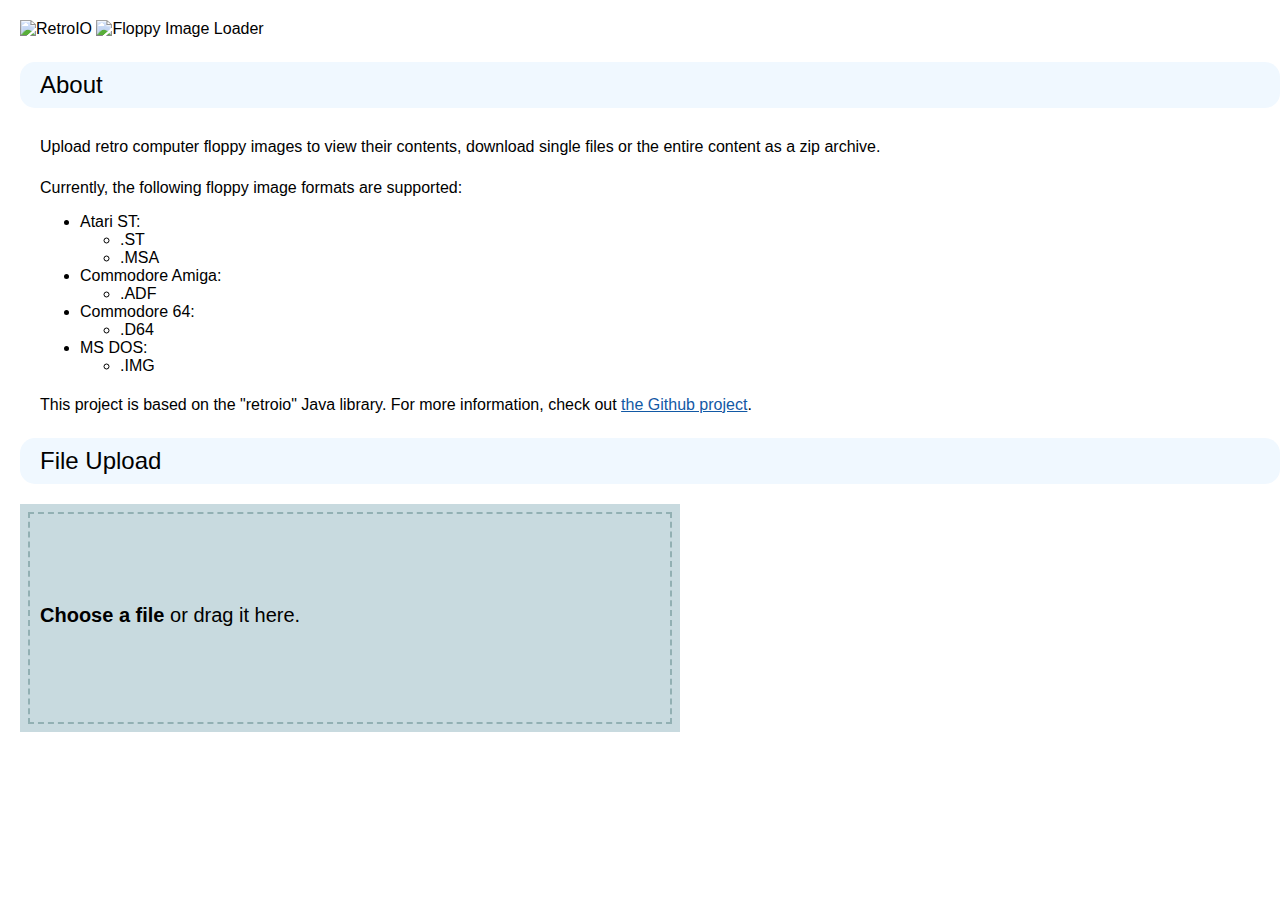
==== commit d2705173: "Implementing drag-and-drop file upload." ====
--- a/app/src/main/resources/META-INF/resources/index.html
+++ b/app/src/main/resources/META-INF/resources/index.html
@@ -10,7 +10,7 @@
 
 </head>
 <body>
-<div style="margin: 30px;">
+<div style="margin: 20px;">
 
     <img src="/images/retroio-logo-main.png" alt="RetroIO" />
     <img src="/images/floppy-image-loader-logo.png" alt="Floppy Image Loader" />
@@ -200,18 +200,13 @@
 						{
                             window.location.href = data.url;
 						},
-						error: function()
-						{
-                            alert( 'Error. Please, contact the webmaster!' );
-                            /*
-                            if (data.redirect) {
-                                // data.redirect contains the string URL to redirect to
-                                alert( 'Redirect to:' + data.redirect );
-                                window.location.href = data.redirect;
+                        error: function (xhr, ajaxOptions, thrownError)
+						{
+                            if(xhr.status == 400) {
+                                alert('Invalid or unsupported image file.')
                             } else {
-                                alert( 'Error. Please, contact the webmaster!' );
+                                alert('Unknown error, image may be invalid.')
                             }
-                             */
 						}
 					});
 				}
--- a/app/src/main/resources/META-INF/resources/retroio.css
+++ b/app/src/main/resources/META-INF/resources/retroio.css
@@ -63,6 +63,8 @@
     font-size: 1.25rem; /* 20 */
     background-color: #c8dadf;
     position: relative;
+    width: 50%;
+    margin-top: 20px;
     padding: 100px 20px;
 }
 .box.has-advanced-upload
